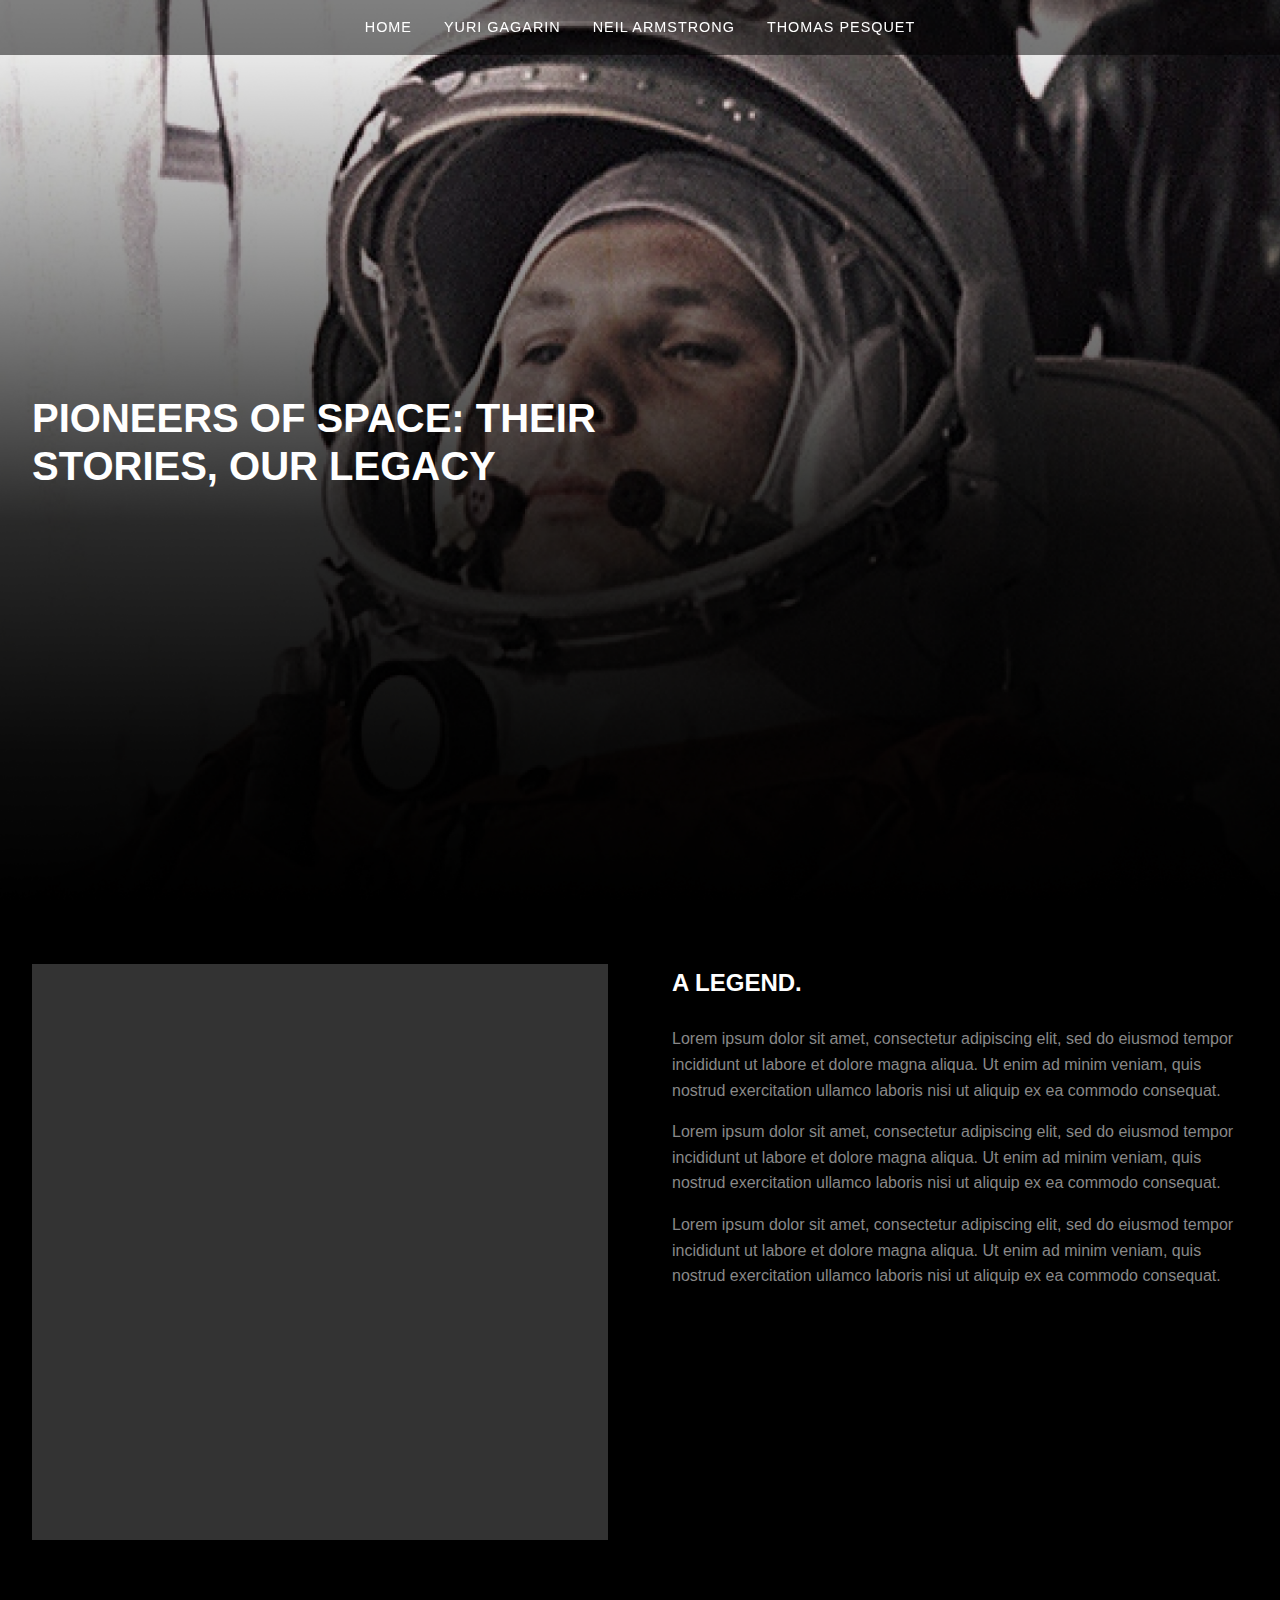
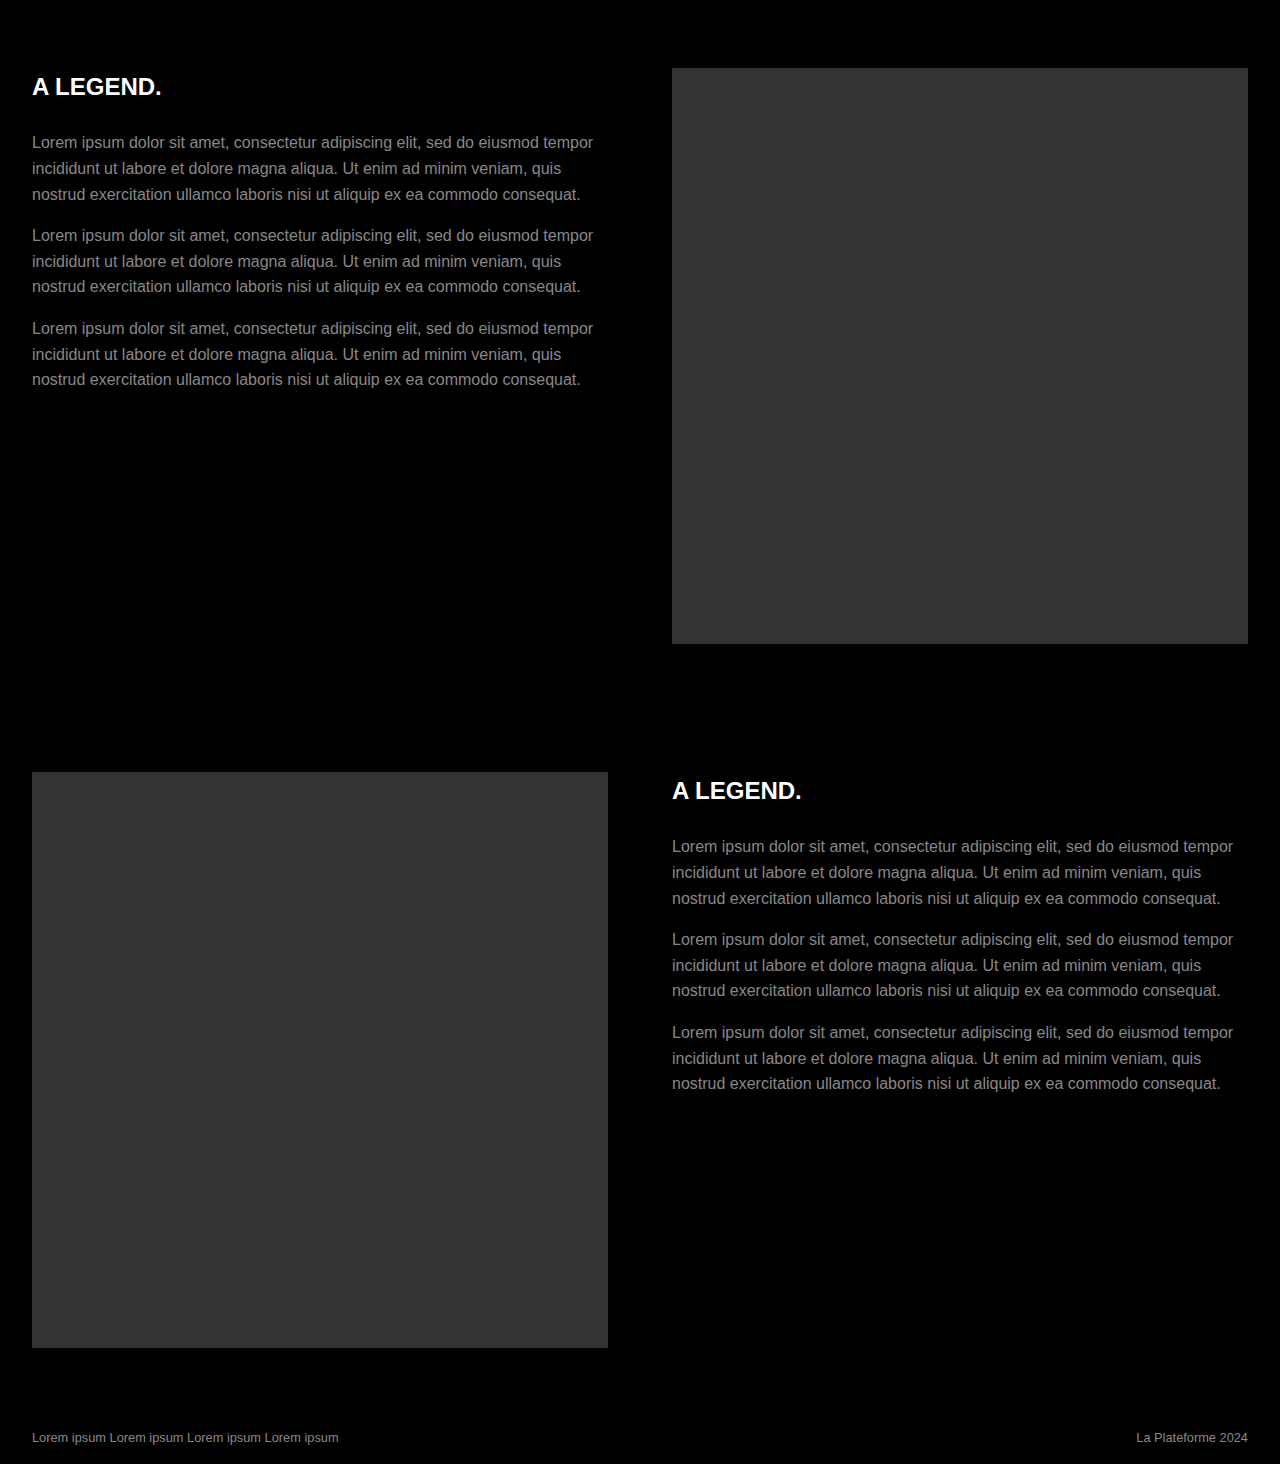
==== fansite1.html @ 829f89a9 "add: fansite_1 html/css" ====
<!DOCTYPE html>
<html lang="en">
  <head>
    <meta charset="UTF-8" />
    <meta name="viewport" content="width=device-width, initial-scale=1.0" />
    <link rel="stylesheet" href="fansite1.css" />
    <title>Document</title>
  </head>
  <body>
    <body>
      <header>
        <nav class="nav">
          <a href="/index.html">Home</a>
          <a href="/fansite1.html">Yuri Gagarin</a>
          <a href="/fansite2.html">Neil Armstrong</a>
          <a href="/fansite3.html">Thomas Pesquet</a>
        </nav>
  
        <section class="hero">
          <div class="hero-content">
            <h1 class="hero-text">
              PIONEERS OF SPACE: THEIR STORIES, OUR LEGACY
            </h1>
          </div>
        </section>
      </header>
  
      <section class="legend-section">
          <div class="legend-image"></div>
          <div class="legend-content">
              <h2 class="legend-title">A LEGEND.</h2>
              <p class="legend-text">Lorem ipsum dolor sit amet, consectetur adipiscing elit, sed do eiusmod tempor incididunt ut labore et dolore magna aliqua. Ut enim ad minim veniam, quis nostrud exercitation ullamco laboris nisi ut aliquip ex ea commodo consequat.</p>
              <p class="legend-text">Lorem ipsum dolor sit amet, consectetur adipiscing elit, sed do eiusmod tempor incididunt ut labore et dolore magna aliqua. Ut enim ad minim veniam, quis nostrud exercitation ullamco laboris nisi ut aliquip ex ea commodo consequat.</p>
              <p class="legend-text">Lorem ipsum dolor sit amet, consectetur adipiscing elit, sed do eiusmod tempor incididunt ut labore et dolore magna aliqua. Ut enim ad minim veniam, quis nostrud exercitation ullamco laboris nisi ut aliquip ex ea commodo consequat.</p>
          </div>
      </section>
  
      <section class="legend-section">
          <div class="legend-image"></div>
          <div class="legend-content">
              <h2 class="legend-title">A LEGEND.</h2>
              <p class="legend-text">Lorem ipsum dolor sit amet, consectetur adipiscing elit, sed do eiusmod tempor incididunt ut labore et dolore magna aliqua. Ut enim ad minim veniam, quis nostrud exercitation ullamco laboris nisi ut aliquip ex ea commodo consequat.</p>
              <p class="legend-text">Lorem ipsum dolor sit amet, consectetur adipiscing elit, sed do eiusmod tempor incididunt ut labore et dolore magna aliqua. Ut enim ad minim veniam, quis nostrud exercitation ullamco laboris nisi ut aliquip ex ea commodo consequat.</p>
              <p class="legend-text">Lorem ipsum dolor sit amet, consectetur adipiscing elit, sed do eiusmod tempor incididunt ut labore et dolore magna aliqua. Ut enim ad minim veniam, quis nostrud exercitation ullamco laboris nisi ut aliquip ex ea commodo consequat.</p>
          </div>
      </section>
  
      <section class="legend-section">
          <div class="legend-image"></div>
          <div class="legend-content">
              <h2 class="legend-title">A LEGEND.</h2>
              <p class="legend-text">Lorem ipsum dolor sit amet, consectetur adipiscing elit, sed do eiusmod tempor incididunt ut labore et dolore magna aliqua. Ut enim ad minim veniam, quis nostrud exercitation ullamco laboris nisi ut aliquip ex ea commodo consequat.</p>
              <p class="legend-text">Lorem ipsum dolor sit amet, consectetur adipiscing elit, sed do eiusmod tempor incididunt ut labore et dolore magna aliqua. Ut enim ad minim veniam, quis nostrud exercitation ullamco laboris nisi ut aliquip ex ea commodo consequat.</p>
              <p class="legend-text">Lorem ipsum dolor sit amet, consectetur adipiscing elit, sed do eiusmod tempor incididunt ut labore et dolore magna aliqua. Ut enim ad minim veniam, quis nostrud exercitation ullamco laboris nisi ut aliquip ex ea commodo consequat.</p>
          </div>
      </section>
  
      <footer>
          <div class="footer-left">
              <span>Lorem ipsum</span>
              <span>Lorem ipsum</span>
              <span>Lorem ipsum</span>
              <span>Lorem ipsum</span>
          </div>
          <div class="footer-right">La Plateforme 2024</div>
      </footer>
  </body>
</html>
---- fansite1.css ----
* {
    margin: 0;
    padding: 0;
    box-sizing: border-box;
}

body {
    font-family: Arial, sans-serif;
    background-color: #000;
    color: #fff;
    line-height: 1.6;
}

.nav {
    position: fixed;
    width: 100%;
    padding: 1rem;
    background-color: rgba(0,0,0,0.5);
    display: flex;
    justify-content: center;
    gap: 2rem;
}

.nav a {
    color: white;
    text-decoration: none;
    text-transform: uppercase;
    font-size: 0.9rem;
    letter-spacing: 1px;
}

.hero {
    height: 100vh;
    background-image: url('/src/Vector_yuri.png');
    background-size: cover;
    background-position: center;
    display: flex;
    align-items: center;
    padding: 2rem;
}

.hero-content {
    max-width: 600px;
}

.hero-text {
    font-size: 2.5rem;
    font-weight: bold;
    margin-bottom: 1rem;
    line-height: 1.2;
}

.legend-section {
    padding: 4rem 2rem;
    display: flex;
    gap: 4rem;
    align-items: flex-start;
}

.legend-section:nth-child(odd) {
    flex-direction: row-reverse;
}

.legend-image {
    flex: 1;
    aspect-ratio: 1;
    background-color: #333;
}

.legend-content {
    flex: 1;
}

.legend-title {
    font-size: 1.5rem;
    margin-bottom: 1.5rem;
    text-transform: uppercase;
}

.legend-text {
    color: #888;
    margin-bottom: 1rem;
}

footer {
    padding: 1rem 2rem;
    color: #888;
    font-size: 0.8rem;
    display: flex;
    justify-content: space-between;
}

@media (max-width: 768px) {
    .legend-section {
        flex-direction: column !important;
        gap: 2rem;
    }

    .hero-text {
        font-size: 2rem;
    }
}
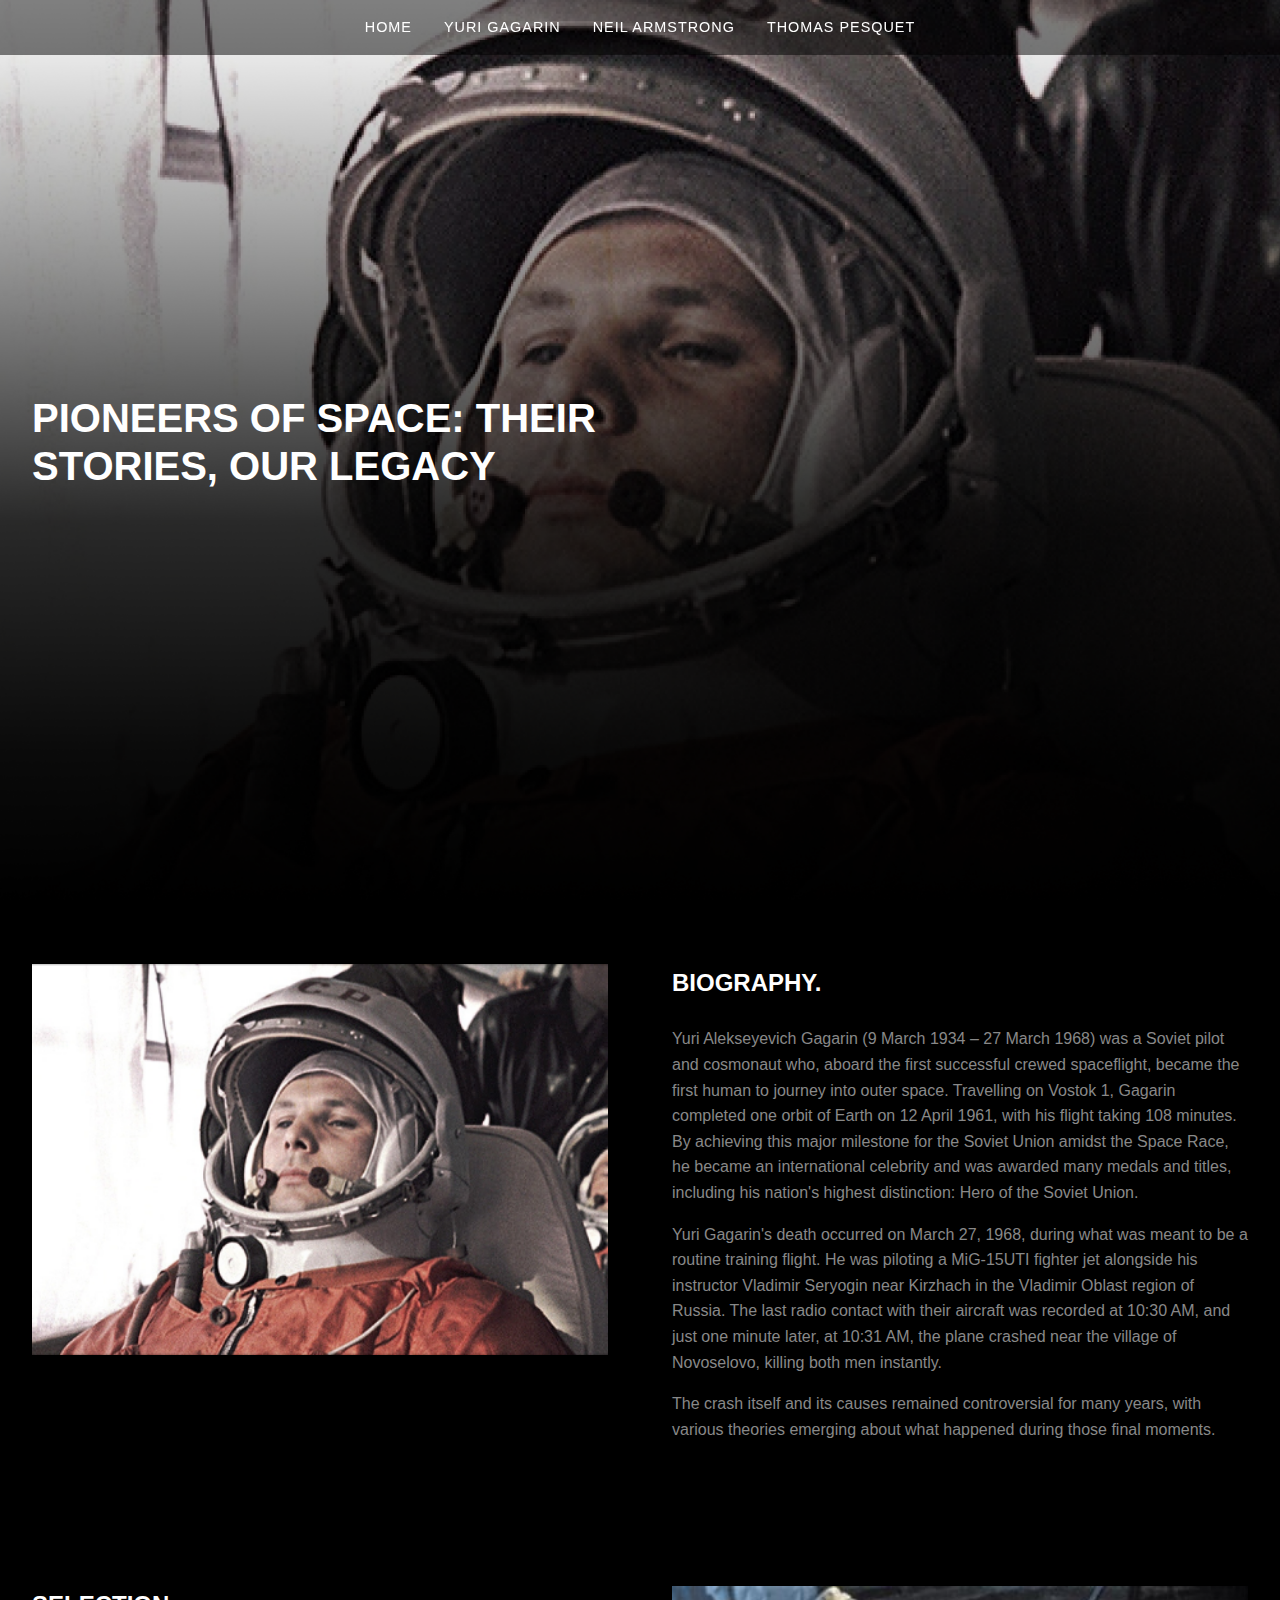
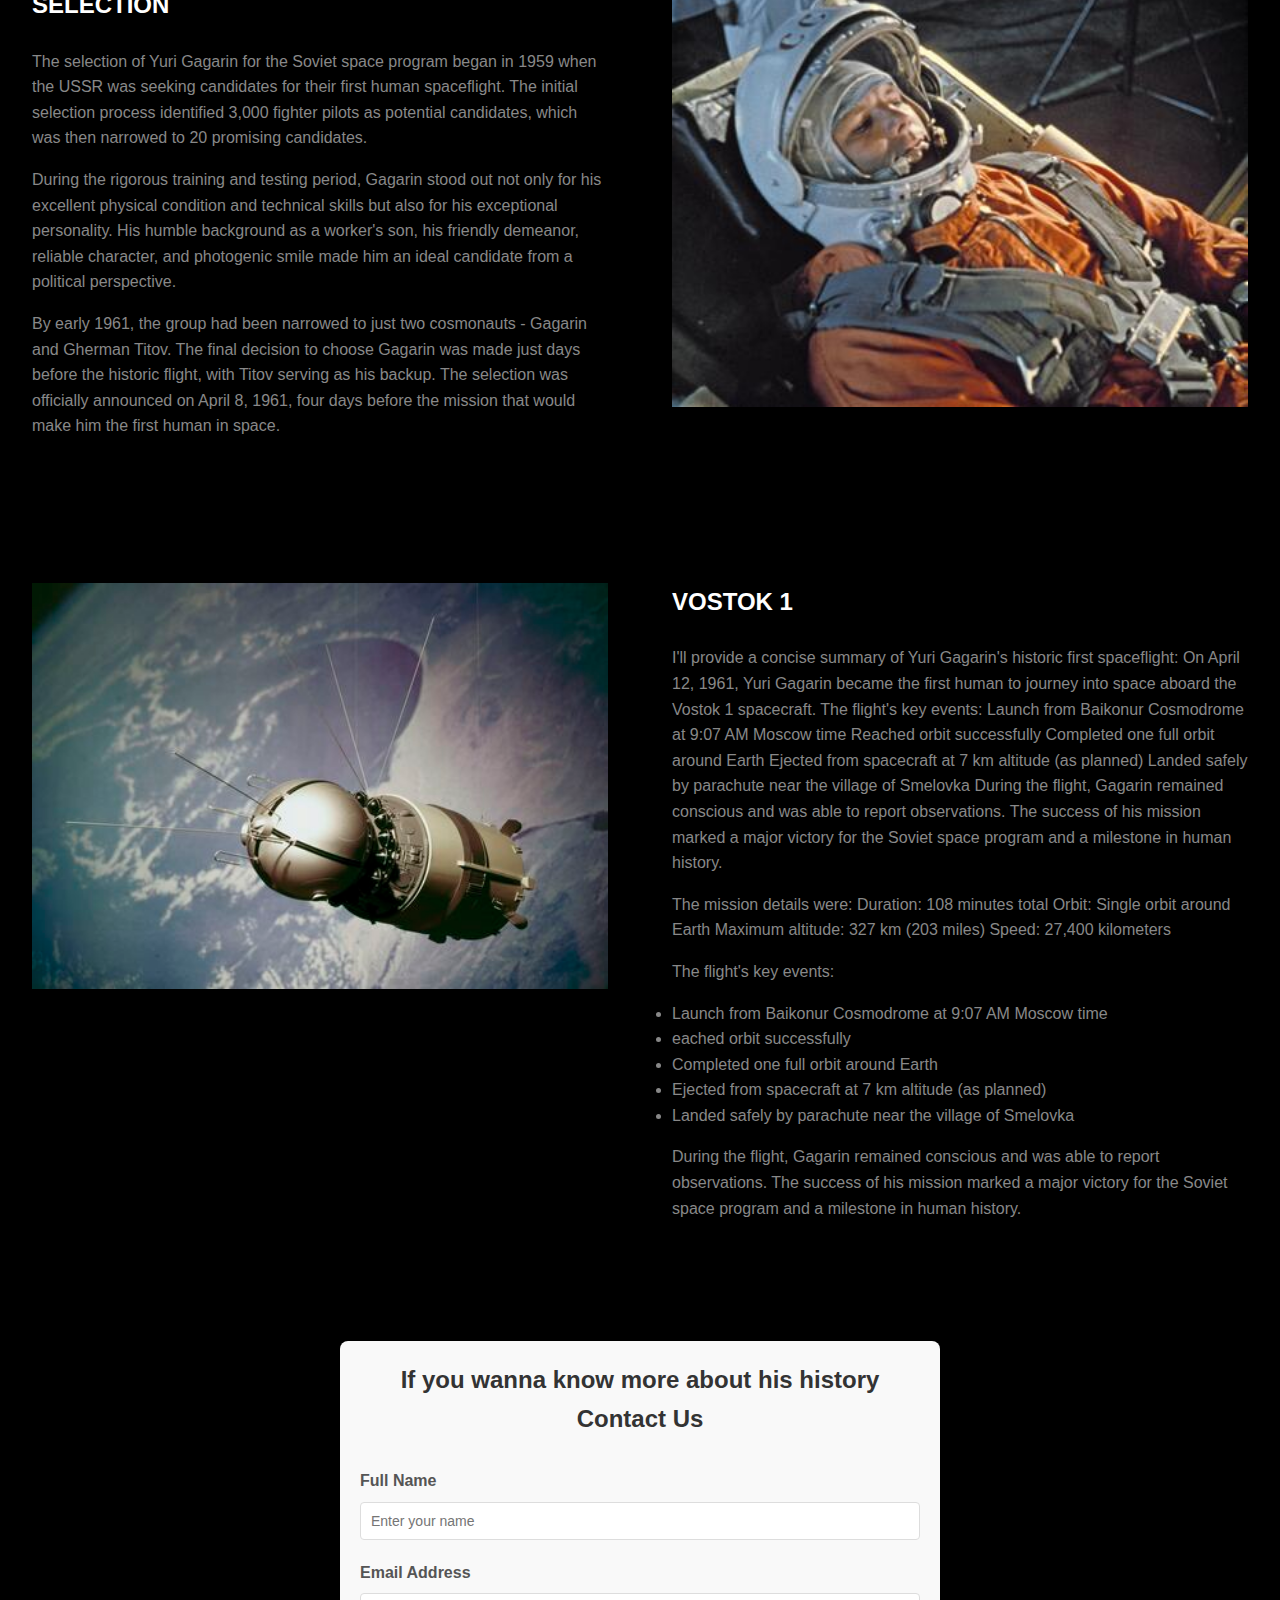
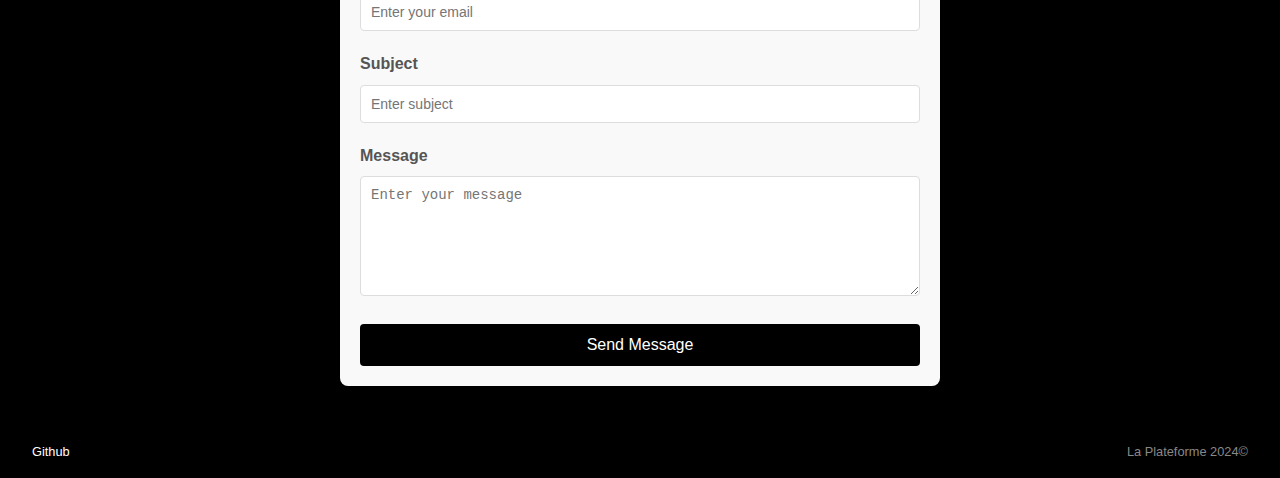
==== commit d18572de: "add: fansite1 & index style" ====
--- a/fansite1.html
+++ b/fansite1.html
@@ -15,7 +15,7 @@
           <a href="/fansite2.html">Neil Armstrong</a>
           <a href="/fansite3.html">Thomas Pesquet</a>
         </nav>
-  
+
         <section class="hero">
           <div class="hero-content">
             <h1 class="hero-text">
@@ -24,45 +24,163 @@
           </div>
         </section>
       </header>
-  
+
       <section class="legend-section">
-          <div class="legend-image"></div>
-          <div class="legend-content">
-              <h2 class="legend-title">A LEGEND.</h2>
-              <p class="legend-text">Lorem ipsum dolor sit amet, consectetur adipiscing elit, sed do eiusmod tempor incididunt ut labore et dolore magna aliqua. Ut enim ad minim veniam, quis nostrud exercitation ullamco laboris nisi ut aliquip ex ea commodo consequat.</p>
-              <p class="legend-text">Lorem ipsum dolor sit amet, consectetur adipiscing elit, sed do eiusmod tempor incididunt ut labore et dolore magna aliqua. Ut enim ad minim veniam, quis nostrud exercitation ullamco laboris nisi ut aliquip ex ea commodo consequat.</p>
-              <p class="legend-text">Lorem ipsum dolor sit amet, consectetur adipiscing elit, sed do eiusmod tempor incididunt ut labore et dolore magna aliqua. Ut enim ad minim veniam, quis nostrud exercitation ullamco laboris nisi ut aliquip ex ea commodo consequat.</p>
+        <img src="src/yuri_gagarin.png" class="legend-image" />
+        <div class="legend-content">
+          <h2 class="legend-title">BIOGRAPHY.</h2>
+          <p class="legend-text">
+            Yuri Alekseyevich Gagarin (9 March 1934 – 27 March 1968) was a
+            Soviet pilot and cosmonaut who, aboard the first successful crewed
+            spaceflight, became the first human to journey into outer space.
+            Travelling on Vostok 1, Gagarin completed one orbit of Earth on 12
+            April 1961, with his flight taking 108 minutes. By achieving this
+            major milestone for the Soviet Union amidst the Space Race, he
+            became an international celebrity and was awarded many medals and
+            titles, including his nation's highest distinction: Hero of the
+            Soviet Union.
+          </p>
+          <p class="legend-text">
+            Yuri Gagarin's death occurred on March 27, 1968, during what was
+            meant to be a routine training flight. He was piloting a MiG-15UTI
+            fighter jet alongside his instructor Vladimir Seryogin near Kirzhach
+            in the Vladimir Oblast region of Russia. The last radio contact with
+            their aircraft was recorded at 10:30 AM, and just one minute later,
+            at 10:31 AM, the plane crashed near the village of Novoselovo,
+            killing both men instantly.
+          </p>
+          <p class="legend-text">
+            The crash itself and its causes remained controversial for many
+            years, with various theories emerging about what happened during
+            those final moments.
+          </p>
+        </div>
+      </section>
+
+      <section class="legend-section">
+        <img src="/src/yuri-legend.jpg" class="legend-image" />
+        <div class="legend-content">
+          <h2 class="legend-title">SELECTION</h2>
+          <p class="legend-text">
+            The selection of Yuri Gagarin for the Soviet space program began in
+            1959 when the USSR was seeking candidates for their first human
+            spaceflight. The initial selection process identified 3,000 fighter
+            pilots as potential candidates, which was then narrowed to 20
+            promising candidates.
+          </p>
+          <p class="legend-text">
+            During the rigorous training and testing period, Gagarin stood out
+            not only for his excellent physical condition and technical skills
+            but also for his exceptional personality. His humble background as a
+            worker's son, his friendly demeanor, reliable character, and
+            photogenic smile made him an ideal candidate from a political
+            perspective.
+          </p>
+          <p class="legend-text">
+            By early 1961, the group had been narrowed to just two cosmonauts -
+            Gagarin and Gherman Titov. The final decision to choose Gagarin was
+            made just days before the historic flight, with Titov serving as his
+            backup. The selection was officially announced on April 8, 1961,
+            four days before the mission that would make him the first human in
+            space.
+          </p>
+        </div>
+      </section>
+
+      <section class="legend-section">
+        <img src="/src/spaceship_legend.jpg" class="legend-image" />
+        <div class="legend-content">
+          <h2 class="legend-title">Vostok 1</h2>
+          <p class="legend-text">
+            I'll provide a concise summary of Yuri Gagarin's historic first
+            spaceflight: On April 12, 1961, Yuri Gagarin became the first human
+            to journey into space aboard the Vostok 1 spacecraft. The flight's
+            key events: Launch from Baikonur Cosmodrome at 9:07 AM Moscow time
+            Reached orbit successfully Completed one full orbit around Earth
+            Ejected from spacecraft at 7 km altitude (as planned) Landed safely
+            by parachute near the village of Smelovka During the flight, Gagarin
+            remained conscious and was able to report observations. The success
+            of his mission marked a major victory for the Soviet space program
+            and a milestone in human history.
+          </p>
+          <p class="legend-text">
+            The mission details were: Duration: 108 minutes total Orbit: Single
+            orbit around Earth Maximum altitude: 327 km (203 miles) Speed:
+            27,400 kilometers
+          </p>
+          <p class="legend-text">The flight's key events:</p>
+          <ul class="legend-text">
+            <li>Launch from Baikonur Cosmodrome at 9:07 AM Moscow time</li>
+            <li>eached orbit successfully</li>
+            <li>Completed one full orbit around Earth</li>
+            <li>Ejected from spacecraft at 7 km altitude (as planned)</li>
+            <li>Landed safely by parachute near the village of Smelovka</li>
+          </ul>
+          <p class="legend-text">
+            During the flight, Gagarin remained conscious and was able to report
+            observations. The success of his mission marked a major victory for
+            the Soviet space program and a milestone in human history.
+          </p>
+        </div>
+      </section>
+      <div class="form-container">
+        <h2 class="form-title">
+          If you wanna know more about his history Contact Us
+        </h2>
+        <form action="#" method="POST">
+          <div class="form-group">
+            <label for="name">Full Name</label>
+            <input
+              type="text"
+              id="name"
+              name="name"
+              required
+              placeholder="Enter your name"
+            />
           </div>
-      </section>
-  
-      <section class="legend-section">
-          <div class="legend-image"></div>
-          <div class="legend-content">
-              <h2 class="legend-title">A LEGEND.</h2>
-              <p class="legend-text">Lorem ipsum dolor sit amet, consectetur adipiscing elit, sed do eiusmod tempor incididunt ut labore et dolore magna aliqua. Ut enim ad minim veniam, quis nostrud exercitation ullamco laboris nisi ut aliquip ex ea commodo consequat.</p>
-              <p class="legend-text">Lorem ipsum dolor sit amet, consectetur adipiscing elit, sed do eiusmod tempor incididunt ut labore et dolore magna aliqua. Ut enim ad minim veniam, quis nostrud exercitation ullamco laboris nisi ut aliquip ex ea commodo consequat.</p>
-              <p class="legend-text">Lorem ipsum dolor sit amet, consectetur adipiscing elit, sed do eiusmod tempor incididunt ut labore et dolore magna aliqua. Ut enim ad minim veniam, quis nostrud exercitation ullamco laboris nisi ut aliquip ex ea commodo consequat.</p>
+
+          <div class="form-group">
+            <label for="email">Email Address</label>
+            <input
+              type="email"
+              id="email"
+              name="email"
+              required
+              placeholder="Enter your email"
+            />
           </div>
-      </section>
-  
-      <section class="legend-section">
-          <div class="legend-image"></div>
-          <div class="legend-content">
-              <h2 class="legend-title">A LEGEND.</h2>
-              <p class="legend-text">Lorem ipsum dolor sit amet, consectetur adipiscing elit, sed do eiusmod tempor incididunt ut labore et dolore magna aliqua. Ut enim ad minim veniam, quis nostrud exercitation ullamco laboris nisi ut aliquip ex ea commodo consequat.</p>
-              <p class="legend-text">Lorem ipsum dolor sit amet, consectetur adipiscing elit, sed do eiusmod tempor incididunt ut labore et dolore magna aliqua. Ut enim ad minim veniam, quis nostrud exercitation ullamco laboris nisi ut aliquip ex ea commodo consequat.</p>
-              <p class="legend-text">Lorem ipsum dolor sit amet, consectetur adipiscing elit, sed do eiusmod tempor incididunt ut labore et dolore magna aliqua. Ut enim ad minim veniam, quis nostrud exercitation ullamco laboris nisi ut aliquip ex ea commodo consequat.</p>
+
+          <div class="form-group">
+            <label for="subject">Subject</label>
+            <input
+              type="text"
+              id="subject"
+              name="subject"
+              required
+              placeholder="Enter subject"
+            />
           </div>
-      </section>
-  
+
+          <div class="form-group">
+            <label for="message">Message</label>
+            <textarea
+              id="message"
+              name="message"
+              required
+              placeholder="Enter your message"
+            ></textarea>
+          </div>
+
+          <button type="submit" class="submit-btn">Send Message</button>
+        </form>
+      </div>
+
       <footer>
-          <div class="footer-left">
-              <span>Lorem ipsum</span>
-              <span>Lorem ipsum</span>
-              <span>Lorem ipsum</span>
-              <span>Lorem ipsum</span>
-          </div>
-          <div class="footer-right">La Plateforme 2024</div>
+        <div class="footer-links">
+          <a href="https://github.com/mehdi-teisseire/Fansite">Github</a>
+        </div>
+        <div class="copyright">La Plateforme 2024©</div>
       </footer>
+    </body>
   </body>
 </html>
--- a/fansite1.css
+++ b/fansite1.css
@@ -63,8 +63,7 @@
 
 .legend-image {
     flex: 1;
-    aspect-ratio: 1;
-    background-color: #333;
+    
 }
 
 .legend-content {
@@ -99,4 +98,67 @@
     .hero-text {
         font-size: 2rem;
     }
+}
+
+.form-container {
+    max-width: 600px;
+    margin: 40px auto;
+    padding: 20px;
+    background-color: #f9f9f9;
+    border-radius: 8px;
+    box-shadow: 0 2px 4px rgba(0,0,0,0.1);
+}
+
+.form-title {
+    text-align: center;
+    color: #333;
+    margin-bottom: 30px;
+}
+
+.form-group {
+    margin-bottom: 20px;
+}
+
+label {
+    display: block;
+    margin-bottom: 8px;
+    color: #555;
+    font-weight: bold;
+}
+
+input[type="text"],
+input[type="email"],
+textarea {
+    width: 100%;
+    padding: 10px;
+    border: 1px solid #ddd;
+    border-radius: 4px;
+    box-sizing: border-box;
+    font-size: 14px;
+}
+
+textarea {
+    min-height: 120px;
+    resize: vertical;
+}
+
+.submit-btn {
+    background-color: #000000;
+    color: white;
+    padding: 12px 24px;
+    border: none;
+    border-radius: 4px;
+    cursor: pointer;
+    width: 100%;
+    font-size: 16px;
+    transition: background-color 0.3s;
+}
+
+.submit-btn:hover {
+    background-color: #1a1a1a;
+}
+
+.footer-links a {
+    color: white;
+    text-decoration: none;
 }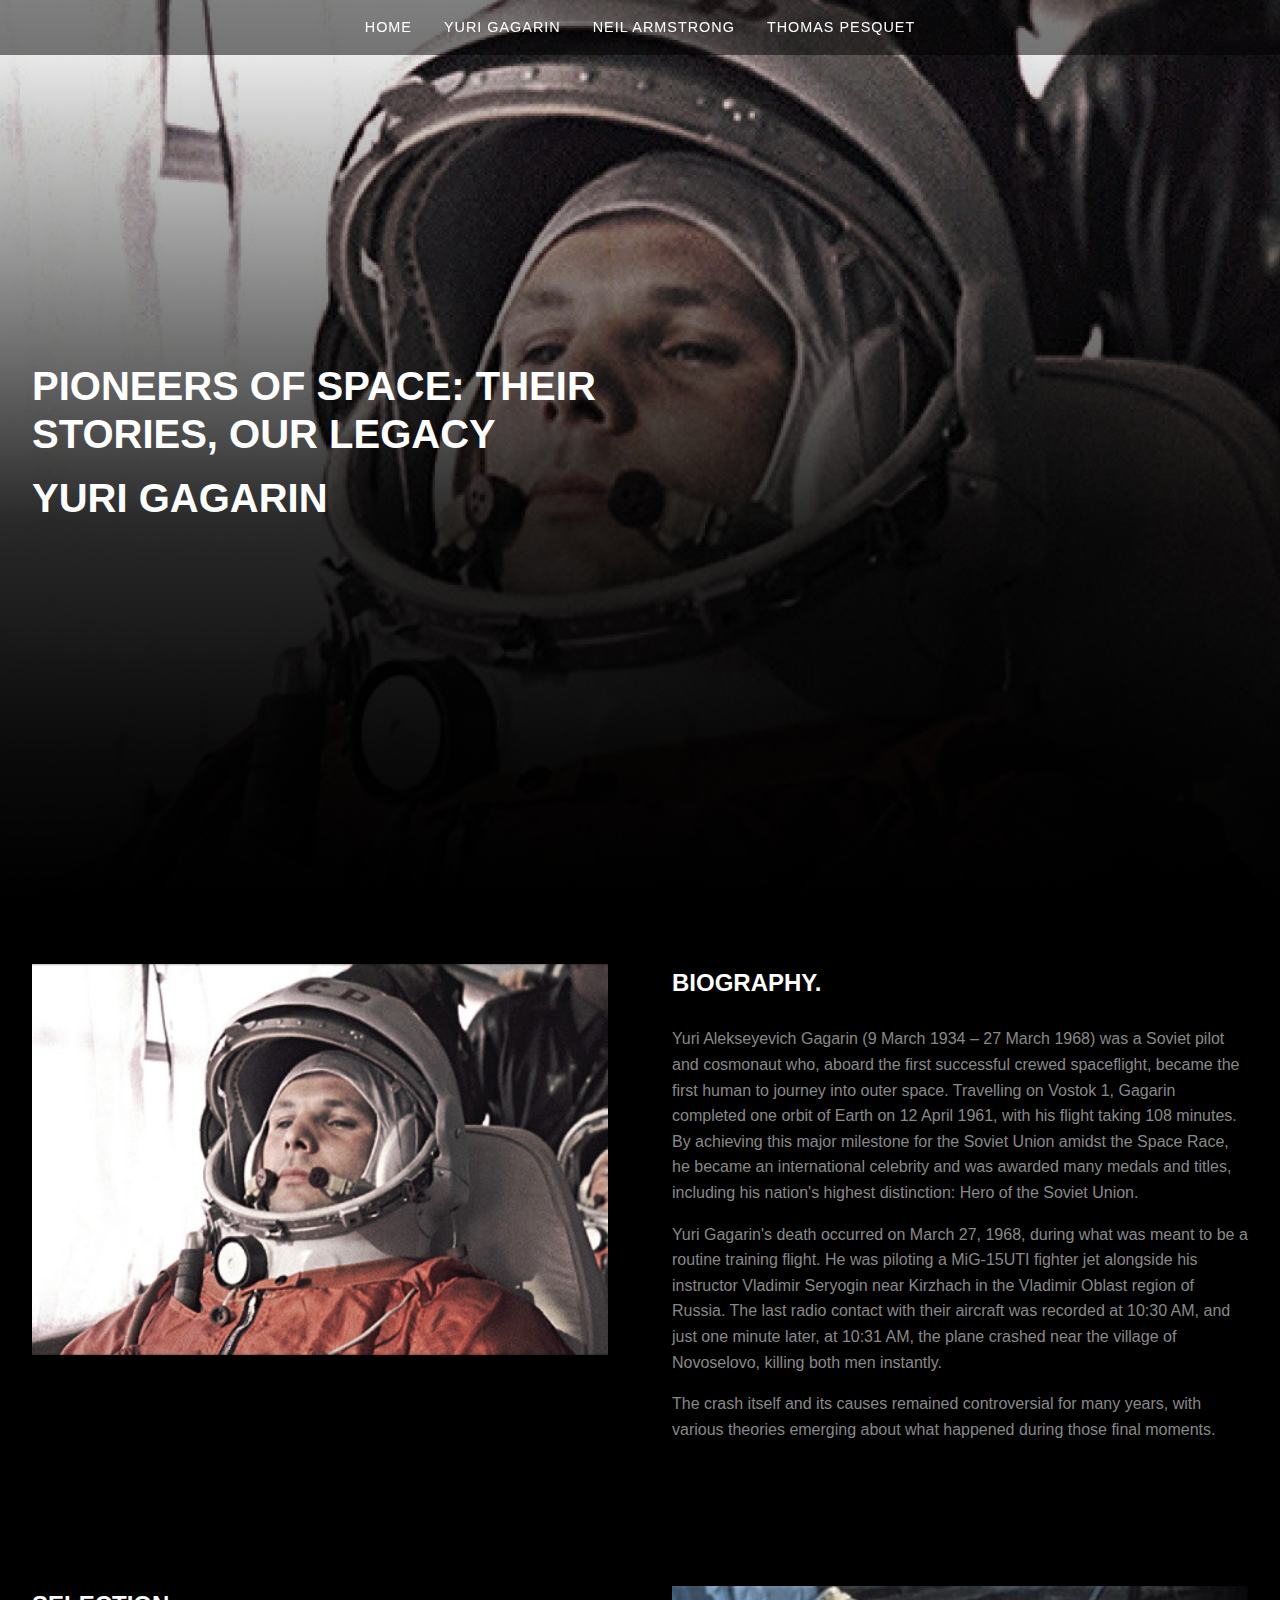
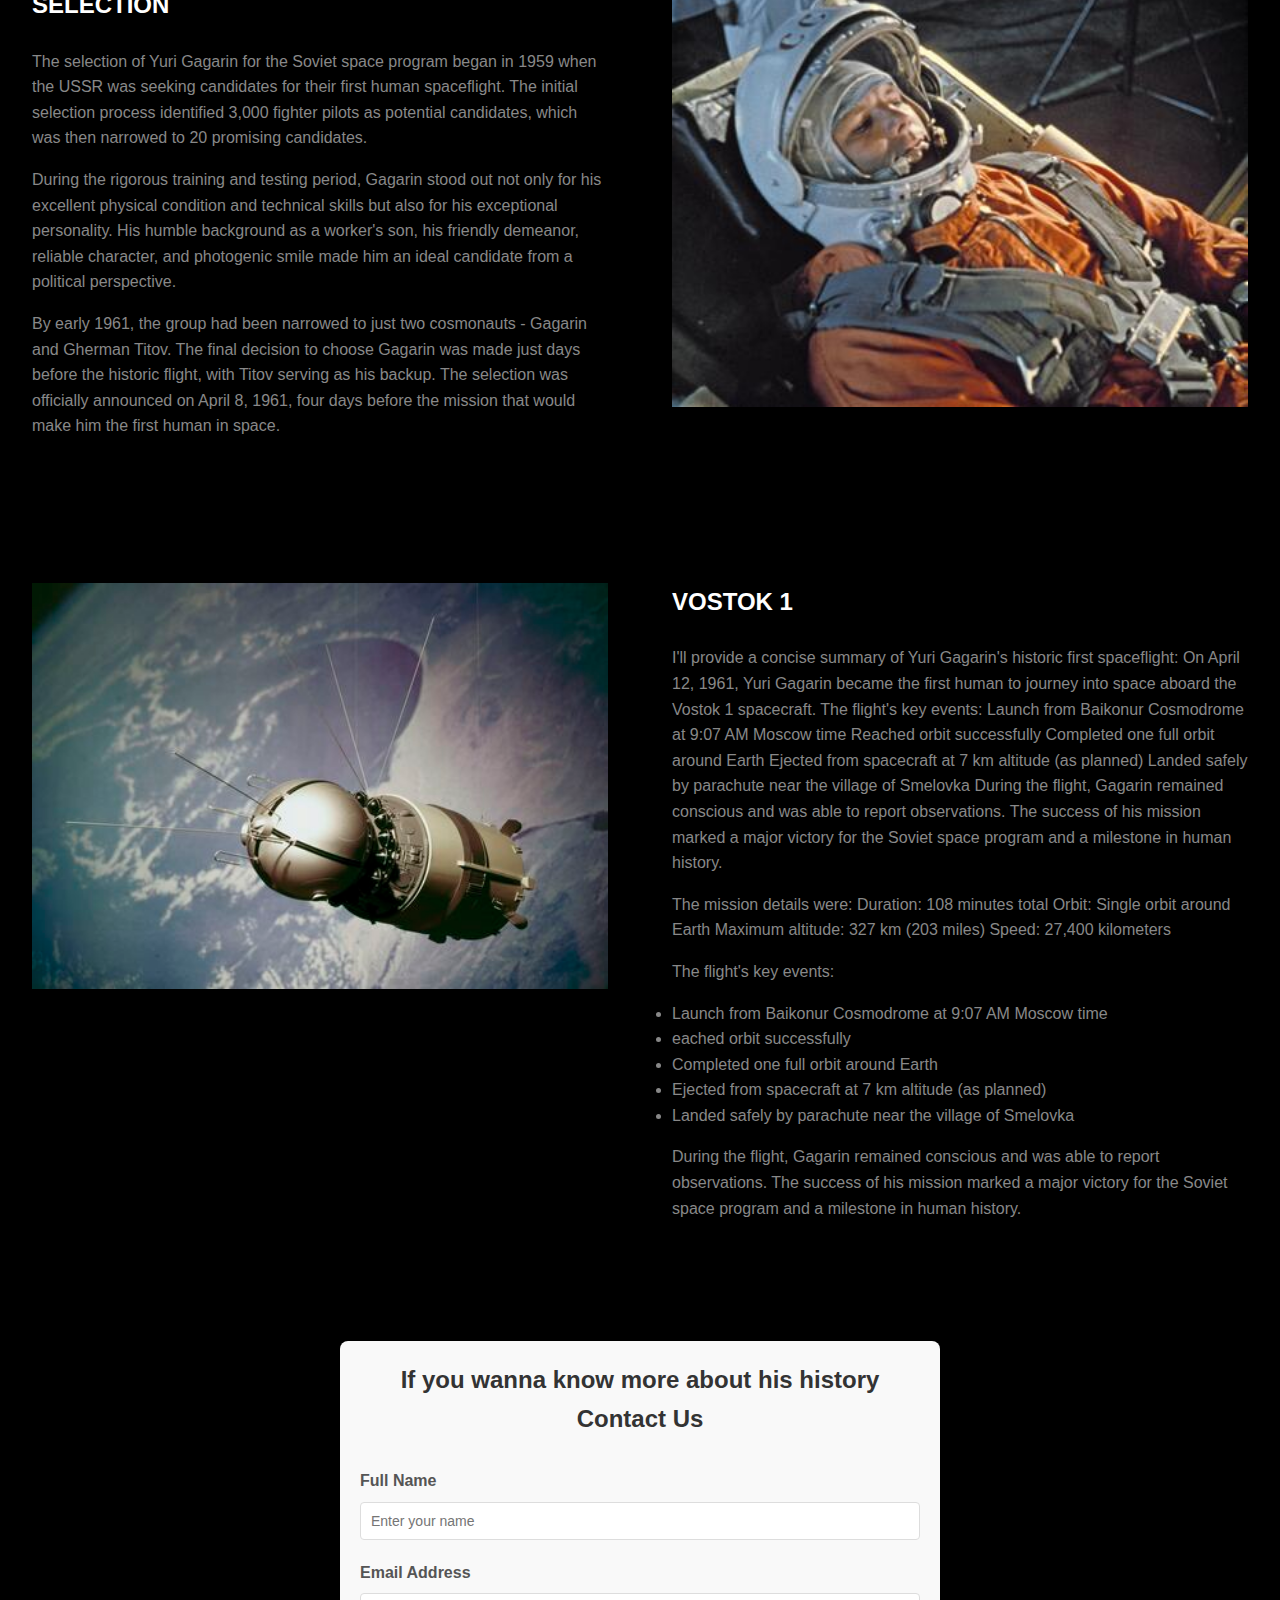
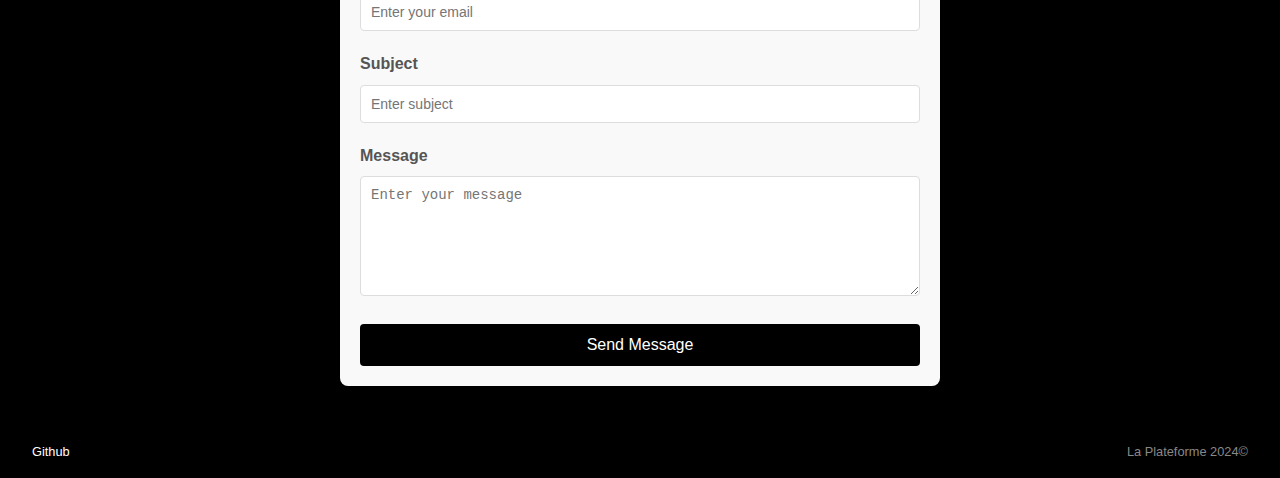
==== commit 8b66350e: "add :burger menu" ====
--- a/fansite1.html
+++ b/fansite1.html
@@ -4,7 +4,7 @@
     <meta charset="UTF-8" />
     <meta name="viewport" content="width=device-width, initial-scale=1.0" />
     <link rel="stylesheet" href="fansite1.css" />
-    <title>Document</title>
+    <title>Meet Our ASTRONAUTS</title>
   </head>
   <body>
     <body>
@@ -15,12 +15,29 @@
           <a href="/fansite2.html">Neil Armstrong</a>
           <a href="/fansite3.html">Thomas Pesquet</a>
         </nav>
+        <div class="nav-container">
+          <input type="checkbox" id="burger-toggle" />
+          <label for="burger-toggle" class="burger-label">
+            <span></span>
+            <span></span>
+            <span></span>
+          </label>
+          <nav class="nav-menu">
+            <ul>
+              <li><a href="/index.html">Home</a></li>
+              <li><a href="/fansite1.html">Yuri Gagarin</a></li>
+              <li><a href="/fansite2.html">Neil Armstrong</a></li>
+              <li><a href="/fansite3.html">Thomas Pesquet</a></li>
+            </ul>
+          </nav>
+        </div>
 
         <section class="hero">
           <div class="hero-content">
             <h1 class="hero-text">
               PIONEERS OF SPACE: THEIR STORIES, OUR LEGACY
             </h1>
+            <h1 class="hero-text">YURI GAGARIN</h1>
           </div>
         </section>
       </header>
--- a/fansite1.css
+++ b/fansite1.css
@@ -161,4 +161,89 @@
 .footer-links a {
     color: white;
     text-decoration: none;
+}
+.nav-container {
+    display: none;
+    position: relative;
+  }
+
+
+  #burger-toggle {
+    display: none;
+  }
+
+  .burger-label {
+    display: block;
+    width: 40px;
+    height: 40px;
+    padding: 10px;
+    position: fixed;
+    top: 20px;
+    left: 20px;
+    z-index: 2;
+    cursor: pointer;
+  }
+
+  .burger-label span {
+    display: block;
+    width: 20px;
+    height: 2px;
+    margin-bottom: 4px;
+    background-color: #ffffff;
+    transition: transform 0.3s ease-in-out;
+  }
+
+  .nav-menu {
+    position: fixed;
+    top: 0;
+    left: -250px;
+    width: 250px;
+    height: 100vh;
+    background-color: #00000087;
+    padding: 80px 20px 20px;
+    transition: transform 0.3s ease-in-out;
+  }
+
+  .nav-menu ul {
+    list-style: none;
+  }
+
+  .nav-menu li {
+    margin-bottom: 20px;
+  }
+
+  .nav-menu a {
+    color: rgb(255, 255, 255);
+    text-decoration: none;
+    font-family: Arial, sans-serif;
+    font-size: 18px;
+  }
+
+  #burger-toggle:checked ~ .nav-menu {
+    transform: translateX(250px);
+  }
+
+  #burger-toggle:checked ~ .burger-label span:nth-child(1) {
+    transform: translateY(6px) rotate(45deg);
+  }
+
+  #burger-toggle:checked ~ .burger-label span:nth-child(2) {
+    opacity: 0;
+  }
+
+  #burger-toggle:checked ~ .burger-label span:nth-child(3) {
+    transform: translateY(-6px) rotate(-45deg);
+  }
+
+  .content {
+    padding: 80px 20px 20px;
+  }
+  @media screen and (min-width: 400px) and (max-width: 600px) {
+    .nav-container {
+    display: block;
+    }
+    .nav {
+        display: none
+    };
+
 }